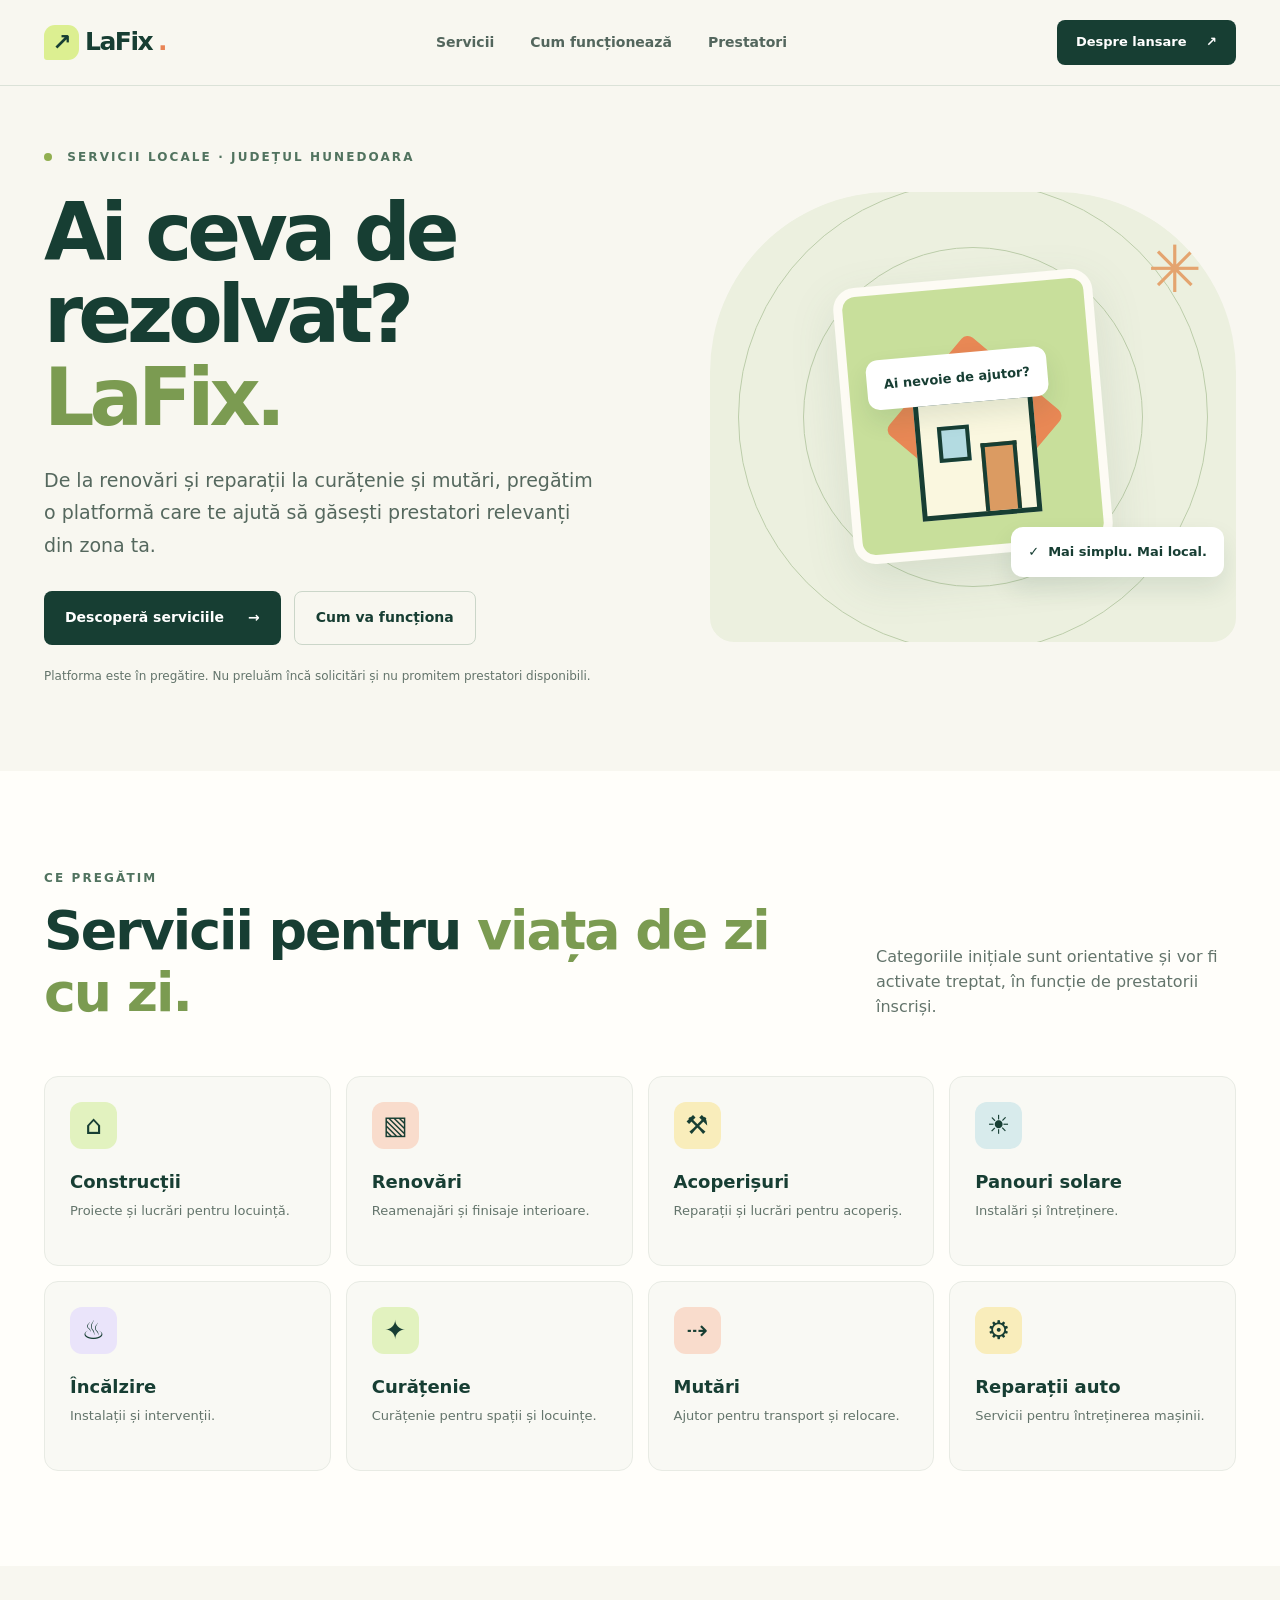
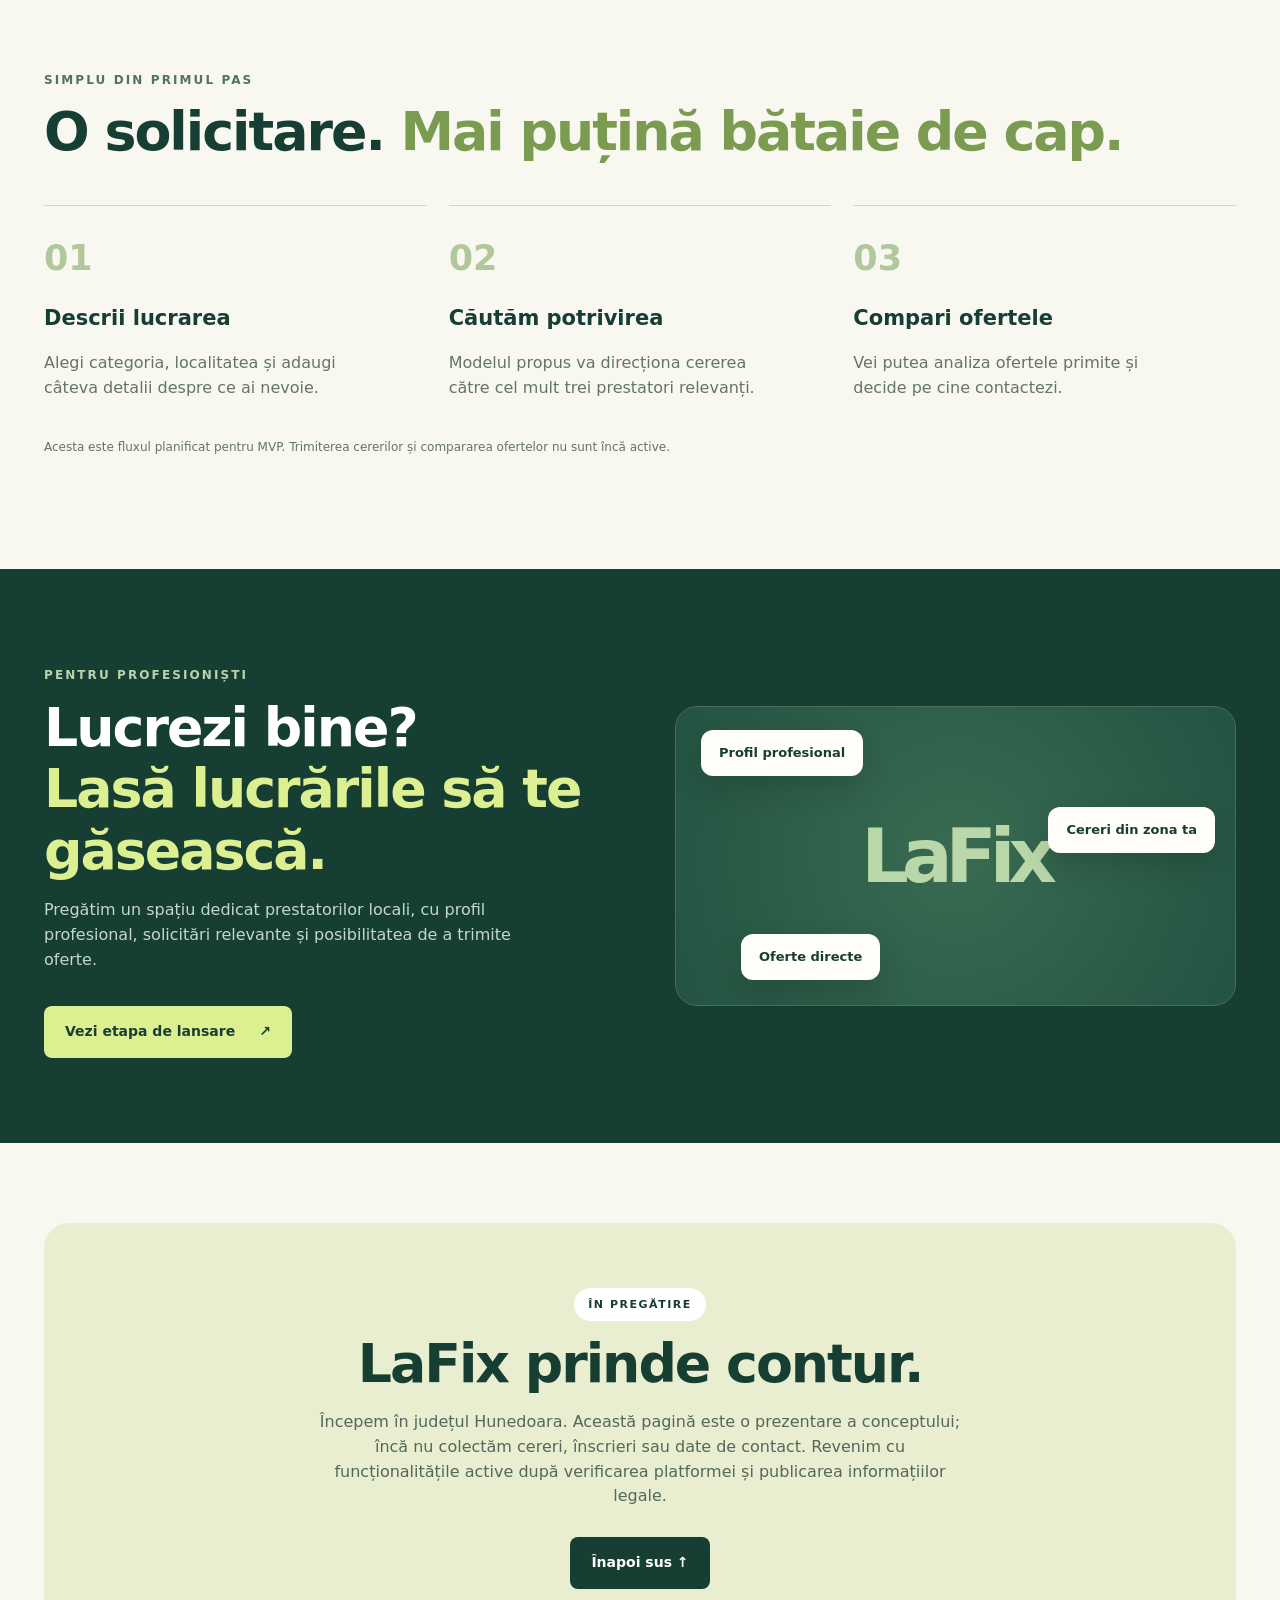
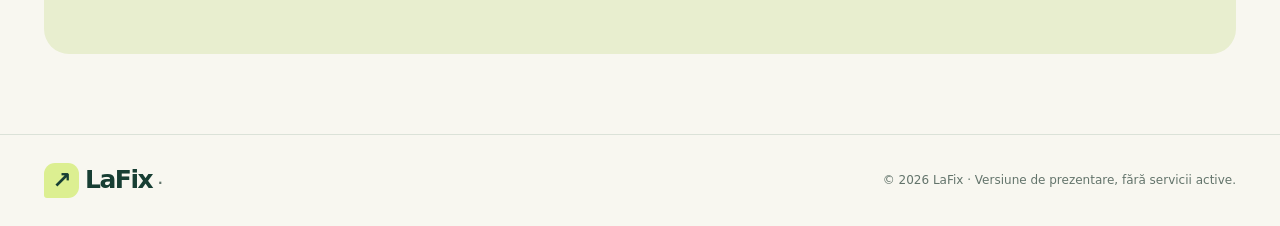
==== index.html @ 5804de42 "Add files via upload" ====
<!doctype html>
<html lang="ro">
<head>
  <meta charset="utf-8" />
  <meta name="viewport" content="width=device-width, initial-scale=1" />
  <meta name="theme-color" content="#173e33" />
  <meta name="description" content="LaFix conectează solicitările de servicii locale cu prestatori. Pregătim lansarea platformei în județul Hunedoara." />
  <meta name="robots" content="noindex,nofollow" />
  <title>LaFix — Servicii locale, mai simplu</title>
  <link rel="icon" href="favicon.svg" type="image/svg+xml" />
  <link rel="stylesheet" href="styles.css" />
</head>
<body>
 <header class="header"><div class="container nav"><a class="logo" href="#acasa" aria-label="LaFix acasă"><span class="mark">↗</span> LaFix<span class="orange">.</span></a><nav aria-label="Navigare principală"><a href="#servicii">Servicii</a><a href="#cum-functioneaza">Cum funcționează</a><a href="#prestatori">Prestatori</a></nav><a href="#lansare" class="top-action">Despre lansare <span aria-hidden="true">↗</span></a></div></header>
 <main id="acasa">
  <section class="hero container"><div class="hero-text"><p class="eyebrow"><span class="dot"></span> SERVICII LOCALE · JUDEȚUL HUNEDOARA</p><h1>Ai ceva de rezolvat?<br><em>LaFix.</em></h1><p class="lead">De la renovări și reparații la curățenie și mutări, pregătim o platformă care te ajută să găsești prestatori relevanți din zona ta.</p><div class="hero-actions"><a href="#servicii" class="btn primary">Descoperă serviciile <span aria-hidden="true">→</span></a><a href="#cum-functioneaza" class="btn secondary">Cum va funcționa</a></div><p class="subtle">Platforma este în pregătire. Nu preluăm încă solicitări și nu promitem prestatori disponibili.</p></div><div class="art" aria-hidden="true"><div class="ring ring-one"></div><div class="ring ring-two"></div><div class="art-card"><div class="house"><div class="roof"></div><div class="home"><div class="window"></div><div class="door"></div></div></div><div class="card-tag">Ai nevoie de ajutor?</div></div><div class="small-card">✓ <span>Mai simplu. Mai local.</span></div><div class="spark">✳</div></div></section>
  <section id="servicii" class="services"><div class="container"><div class="section-top"><div><p class="eyebrow">CE PREGĂTIM</p><h2>Servicii pentru <em>viața de zi cu zi.</em></h2></div><p>Categoriile inițiale sunt orientative și vor fi activate treptat, în funcție de prestatorii înscriși.</p></div><div class="cards"><article class="service"><span class="ico lime">⌂</span><h3>Construcții</h3><p>Proiecte și lucrări pentru locuință.</p></article><article class="service"><span class="ico peach">▧</span><h3>Renovări</h3><p>Reamenajări și finisaje interioare.</p></article><article class="service"><span class="ico yellow">⚒</span><h3>Acoperișuri</h3><p>Reparații și lucrări pentru acoperiș.</p></article><article class="service"><span class="ico blue">☀</span><h3>Panouri solare</h3><p>Instalări și întreținere.</p></article><article class="service"><span class="ico lavender">♨</span><h3>Încălzire</h3><p>Instalații și intervenții.</p></article><article class="service"><span class="ico lime">✦</span><h3>Curățenie</h3><p>Curățenie pentru spații și locuințe.</p></article><article class="service"><span class="ico peach">⇢</span><h3>Mutări</h3><p>Ajutor pentru transport și relocare.</p></article><article class="service"><span class="ico yellow">⚙</span><h3>Reparații auto</h3><p>Servicii pentru întreținerea mașinii.</p></article></div></div></section>
  <section id="cum-functioneaza" class="process container"><p class="eyebrow">SIMPLU DIN PRIMUL PAS</p><h2>O solicitare. <em>Mai puțină bătaie de cap.</em></h2><div class="steps"><article><b>01</b><h3>Descrii lucrarea</h3><p>Alegi categoria, localitatea și adaugi câteva detalii despre ce ai nevoie.</p></article><article><b>02</b><h3>Căutăm potrivirea</h3><p>Modelul propus va direcționa cererea către cel mult trei prestatori relevanți.</p></article><article><b>03</b><h3>Compari ofertele</h3><p>Vei putea analiza ofertele primite și decide pe cine contactezi.</p></article></div><p class="note">Acesta este fluxul planificat pentru MVP. Trimiterea cererilor și compararea ofertelor nu sunt încă active.</p></section>
  <section class="provider" id="prestatori"><div class="container provider-inner"><div><p class="eyebrow light">PENTRU PROFESIONIȘTI</p><h2>Lucrezi bine?<br><em>Lasă lucrările să te găsească.</em></h2><p>Pregătim un spațiu dedicat prestatorilor locali, cu profil profesional, solicitări relevante și posibilitatea de a trimite oferte.</p><a class="btn light-btn" href="#lansare">Vezi etapa de lansare <span aria-hidden="true">↗</span></a></div><div class="provider-graphic" aria-hidden="true"><span>LaFix</span><div class="bubble b1">Profil profesional</div><div class="bubble b2">Cereri din zona ta</div><div class="bubble b3">Oferte directe</div></div></div></section>
  <section id="lansare" class="launch container"><div class="launchbox"><span class="pill">ÎN PREGĂTIRE</span><h2>LaFix prinde contur.</h2><p>Începem în județul Hunedoara. Această pagină este o prezentare a conceptului; încă nu colectăm cereri, înscrieri sau date de contact. Revenim cu funcționalitățile active după verificarea platformei și publicarea informațiilor legale.</p><a href="#acasa" class="btn primary">Înapoi sus ↑</a></div></section>
 </main>
 <footer><div class="container foot"><a class="logo" href="#acasa"><span class="mark">↗</span> LaFix<span class="orange">.</span></a><span>© <span id="year">2026</span> LaFix · Versiune de prezentare, fără servicii active.</span></div></footer>
 <script src="main.js" defer></script>
</body></html>
---- styles.css ----
:root{--ink:#173e33;--paper:#f8f7f0;--muted:#63746b;--line:#dbe2d8;--lime:#dcef91;--orange:#e98455;--white:#fffefa}*{box-sizing:border-box}html{scroll-behavior:smooth}body{margin:0;background:var(--paper);font:16px/1.55 system-ui,-apple-system,"Segoe UI",sans-serif;color:var(--ink)}a{color:inherit;text-decoration:none}a:focus-visible{outline:3px solid var(--orange);outline-offset:4px}.container{width:min(1192px,calc(100% - 48px));margin:auto}.header{border-bottom:1px solid var(--line)}.nav{min-height:85px;display:flex;align-items:center;justify-content:space-between;gap:20px}.logo{font-size:25px;font-weight:850;letter-spacing:-1.5px;display:inline-flex;align-items:center;gap:6px;white-space:nowrap}.mark{width:35px;height:35px;border-radius:11px 11px 11px 3px;background:var(--lime);display:inline-grid;place-items:center;font-size:23px;line-height:1}.orange{color:var(--orange)}nav{display:flex;gap:36px;font-size:14px;color:#53665d;font-weight:600}nav a:hover{text-decoration:underline}.top-action{background:var(--ink);color:white;font-size:13px;font-weight:700;padding:12px 19px;border-radius:8px}.top-action span{margin-left:15px}.hero{display:grid;grid-template-columns:1.08fr .92fr;gap:48px;align-items:center;min-height:610px;padding-top:50px;padding-bottom:74px}.eyebrow{font-size:12px;letter-spacing:2.1px;font-weight:800;color:#51735f}.dot{display:inline-block;width:8px;height:8px;background:#91af50;border-radius:50%;margin-right:9px}.hero h1{font-size:clamp(51px,6.2vw,92px);line-height:1.04;letter-spacing:-5px;margin:25px 0}.hero h1 em,h2 em{font-style:normal;color:#7b9b51}.lead{font-size:19px;line-height:1.7;max-width:550px;color:#55685e}.hero-actions{display:flex;gap:13px;flex-wrap:wrap;margin-top:30px}.btn{border-radius:8px;padding:15px 21px;display:inline-flex;gap:24px;align-items:center;justify-content:center;font-size:14px;font-weight:750}.primary{color:white;background:var(--ink)}.secondary{border:1px solid #cbd6c9}.subtle,.note{font-size:12px;color:var(--muted);margin-top:22px}.art{background:#ecf0df;min-height:450px;border-radius:180px 180px 24px 24px;position:relative;overflow:hidden;display:grid;place-items:center;isolation:isolate}.ring{position:absolute;border:1px solid #bccdaa;border-radius:50%;width:470px;height:470px}.ring-two{width:340px;height:340px}.art-card{width:260px;height:277px;border:9px solid #fdfbf4;border-radius:22px;background:#c8df9b;position:relative;z-index:2;box-shadow:0 18px 48px #53705626;transform:rotate(-5deg);display:grid;place-items:center}.house{width:147px;height:160px;position:relative;margin-top:45px}.roof{position:absolute;width:128px;height:128px;background:#e88855;transform:rotate(45deg);top:0;left:10px;border-radius:8px}.home{position:absolute;top:38px;left:14px;width:120px;height:120px;background:#faf7df;border:5px solid var(--ink)}.window{position:absolute;left:17px;top:22px;width:32px;height:36px;background:#b3dbe1;border:4px solid var(--ink)}.door{position:absolute;right:15px;bottom:0;width:36px;height:68px;background:#db9b62;border:4px solid var(--ink);border-bottom:0}.card-tag,.small-card{position:absolute;background:white;z-index:3;border-radius:12px;padding:15px 17px;box-shadow:0 12px 25px #173e331b;font-size:13px;font-weight:750}.card-tag{left:18px;top:65px}.small-card{right:12px;bottom:65px;display:flex;gap:9px}.small-card:first-letter{color:#659b5f}.spark{position:absolute;font-size:65px;top:28px;right:34px;color:#e4a46f}.services{background:#fffefa;padding:86px 0 95px}.section-top{display:flex;justify-content:space-between;align-items:end;gap:50px;margin-bottom:40px}.section-top h2,.process h2,.provider h2,.launch h2{font-size:clamp(34px,4.2vw,55px);line-height:1.15;letter-spacing:-2px;margin:12px 0}.section-top p:last-child{max-width:360px;color:var(--muted)}.cards{display:grid;grid-template-columns:repeat(4,1fr);gap:15px}.service{background:#f9f9f4;border:1px solid #e8ebe4;border-radius:14px;padding:25px;min-height:190px;transition:transform .2s}.service:hover{transform:translateY(-3px)}.service h3{font-size:18px;margin:19px 0 5px}.service p{color:var(--muted);font-size:13px;margin:0}.ico{display:grid;place-items:center;width:47px;height:47px;border-radius:12px;font-size:26px}.lime{background:#e2f2bf}.peach{background:#f9dccc}.yellow{background:#f9edbb}.blue{background:#d8ebec}.lavender{background:#eae4fa}.process{padding-top:93px;padding-bottom:100px}.steps{display:grid;grid-template-columns:repeat(3,1fr);gap:22px;margin-top:42px}.steps article{border-top:1px solid #cbd8cb;padding-top:25px}.steps b{font-size:35px;color:#b1c79c}.steps h3{font-size:21px;margin:17px 0 8px}.steps p{color:var(--muted);max-width:320px}.provider{background:var(--ink);color:#fff;padding:85px 0}.provider-inner{display:grid;grid-template-columns:1fr 1fr;align-items:center;gap:70px}.provider h2 em{color:var(--lime)}.provider p:not(.eyebrow){max-width:510px;color:#c4d8cd}.eyebrow.light{color:#bbd3ac}.light-btn{background:var(--lime);color:var(--ink);margin-top:18px}.provider-graphic{height:300px;border:1px solid #496c5c;border-radius:22px;position:relative;background:radial-gradient(circle at center,#396b52,#235342);display:grid;place-items:center}.provider-graphic>span{font-size:75px;letter-spacing:-7px;font-weight:900;color:#b9d7a8}.bubble{position:absolute;background:#fffefa;color:var(--ink);padding:13px 18px;border-radius:12px;box-shadow:0 13px 30px #0002;font-size:13px;font-weight:750}.b1{top:23px;left:25px}.b2{right:20px;top:100px}.b3{bottom:25px;left:65px}.launch{padding-top:80px;padding-bottom:80px}.launchbox{background:#e8eecf;padding:65px 35px;text-align:center;border-radius:25px}.launchbox p{color:#53675d;max-width:650px;margin:15px auto 28px}.pill{display:inline-block;background:white;padding:8px 14px;border-radius:90px;font-size:11px;font-weight:800;letter-spacing:1.5px}footer{border-top:1px solid var(--line)}.foot{display:flex;justify-content:space-between;align-items:center;gap:30px;padding:26px 0}.foot span:last-child{font-size:12px;color:var(--muted)}@media(max-width:850px){nav{display:none}.hero{grid-template-columns:1fr;padding-top:54px;gap:25px}.art{max-height:380px;min-height:350px}.cards{grid-template-columns:repeat(2,1fr)}.provider-inner{grid-template-columns:1fr}.section-top{display:block}.hero h1{letter-spacing:-3px}}@media(max-width:520px){.container{width:calc(100% - 32px)}.nav{min-height:68px}.logo{font-size:21px}.top-action{padding:10px;font-size:11px}.hero{padding-bottom:55px}.hero h1{font-size:52px}.lead{font-size:17px}.btn{width:100%}.art{min-height:310px;border-radius:110px 110px 20px 20px}.art-card{transform:scale(.8) rotate(-5deg)}.small-card{bottom:20px;right:5px}.card-tag{left:4px;top:20px}.cards{grid-template-columns:1fr 1fr;gap:9px}.service{padding:16px;min-height:172px}.service h3{font-size:15px}.service p{font-size:12px}.steps{grid-template-columns:1fr;gap:25px}.process{padding-top:64px;padding-bottom:65px}.provider{padding:65px 0}.provider-graphic{height:240px}.provider-graphic>span{font-size:55px}.bubble{font-size:11px}.b1{top:15px;left:5px}.b2{top:90px;right:5px}.b3{bottom:10px;left:14px}.foot{flex-direction:column;align-items:flex-start}.launchbox{padding:50px 20px}.section-top h2,.process h2,.provider h2,.launch h2{letter-spacing:-1px}}
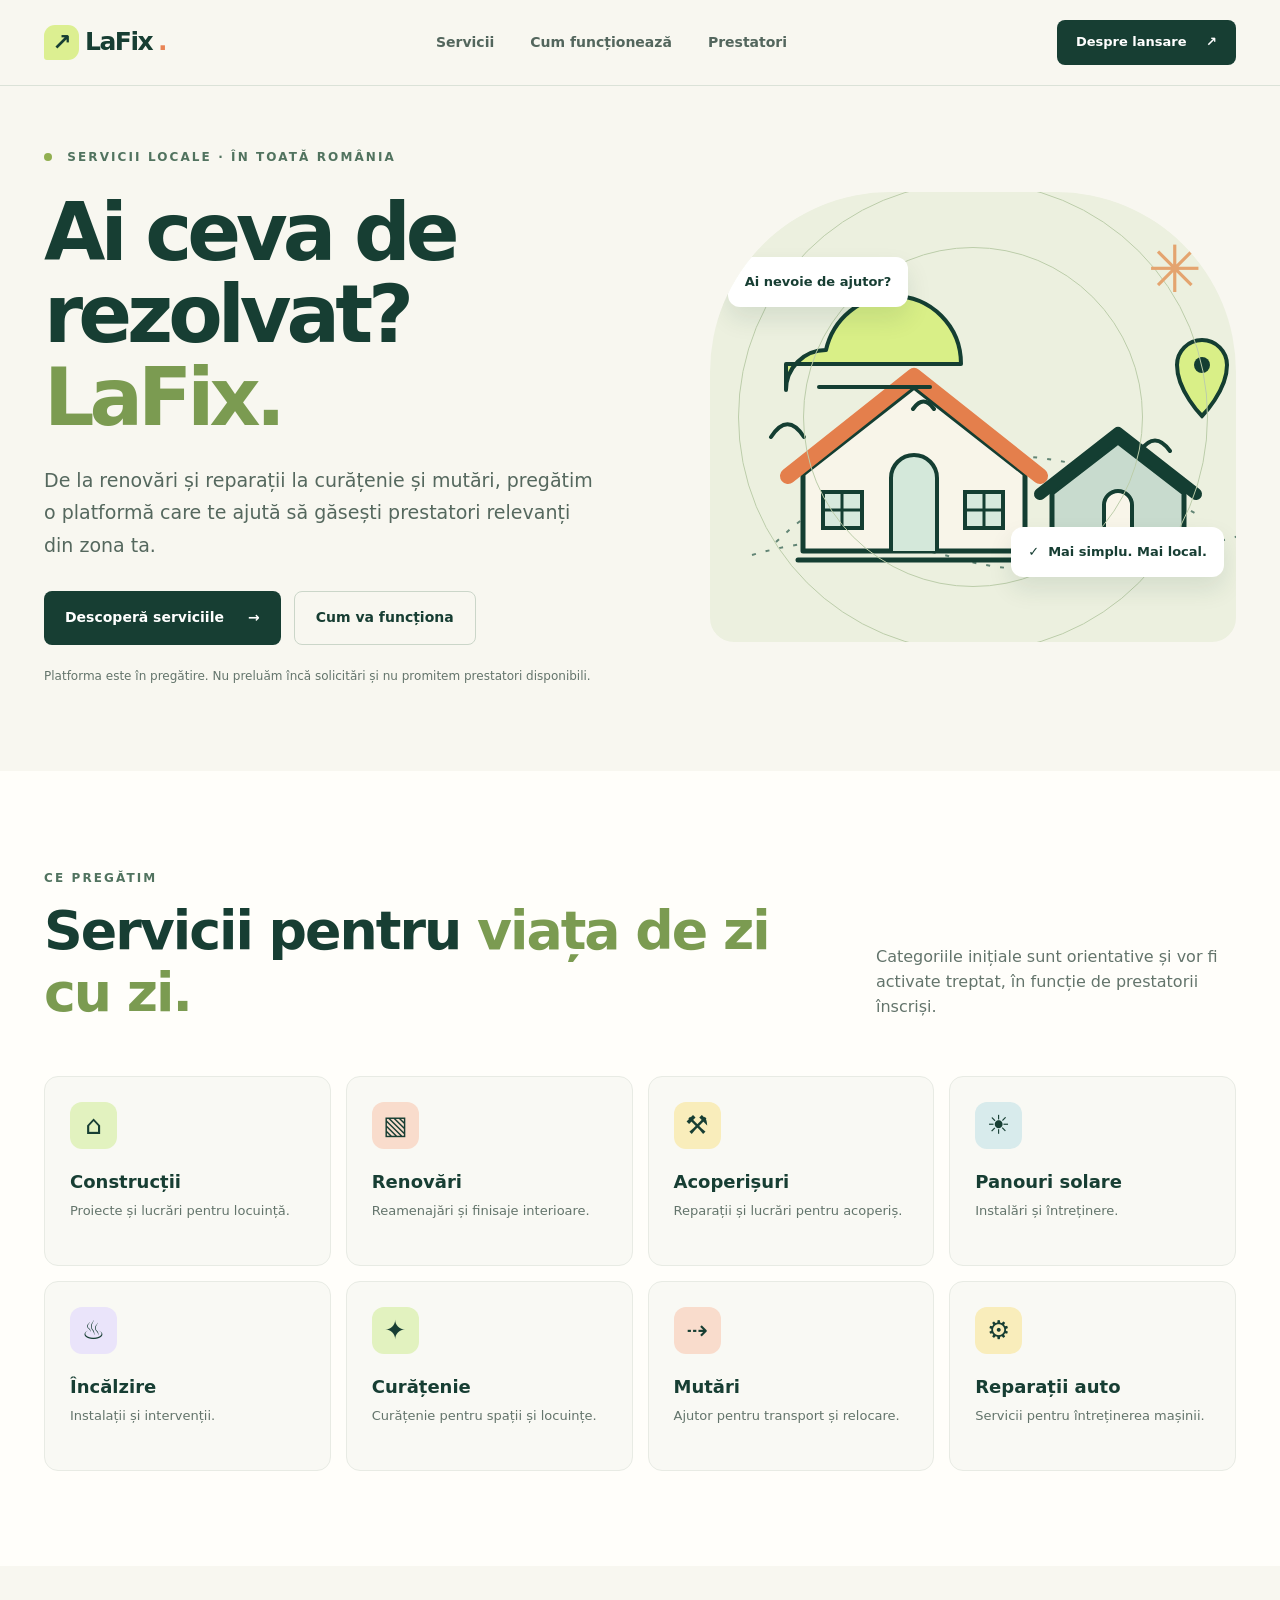
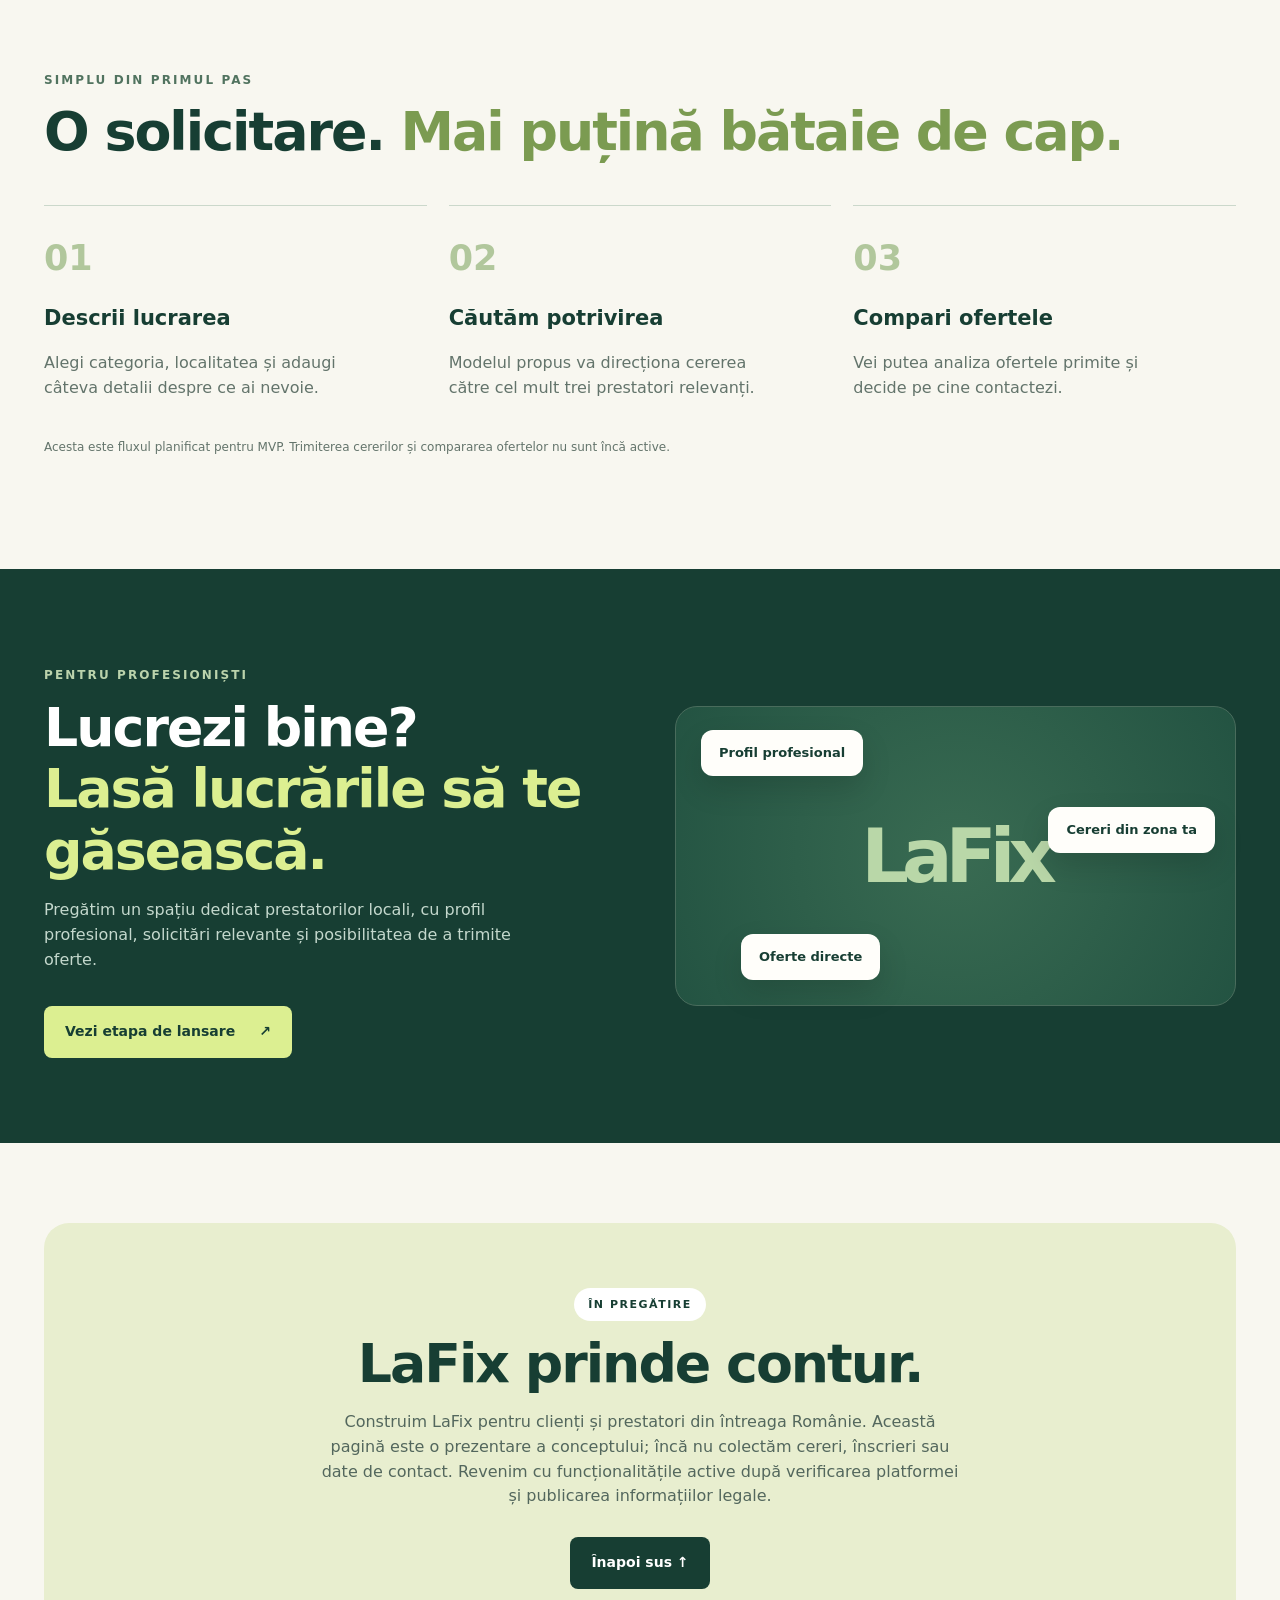
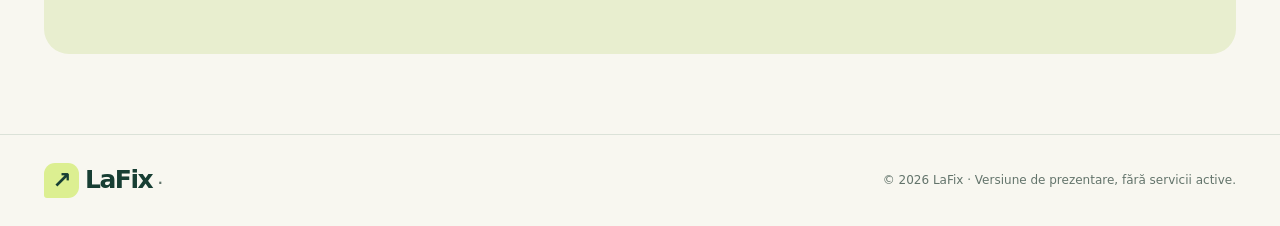
==== commit cf38da7a: "feat(site): nationwide LaFix messaging and restore original hero illustration" ====
--- a/index.html
+++ b/index.html
@@ -4,7 +4,7 @@
   <meta charset="utf-8" />
   <meta name="viewport" content="width=device-width, initial-scale=1" />
   <meta name="theme-color" content="#173e33" />
-  <meta name="description" content="LaFix conectează solicitările de servicii locale cu prestatori. Pregătim lansarea platformei în județul Hunedoara." />
+  <meta name="description" content="LaFix conectează solicitările de servicii locale cu prestatori. Pregătim lansarea platformei de servicii pentru comunități din întreaga Românie." />
   <meta name="robots" content="noindex,nofollow" />
   <title>LaFix — Servicii locale, mai simplu</title>
   <link rel="icon" href="favicon.svg" type="image/svg+xml" />
@@ -13,11 +13,11 @@
 <body>
  <header class="header"><div class="container nav"><a class="logo" href="#acasa" aria-label="LaFix acasă"><span class="mark">↗</span> LaFix<span class="orange">.</span></a><nav aria-label="Navigare principală"><a href="#servicii">Servicii</a><a href="#cum-functioneaza">Cum funcționează</a><a href="#prestatori">Prestatori</a></nav><a href="#lansare" class="top-action">Despre lansare <span aria-hidden="true">↗</span></a></div></header>
  <main id="acasa">
-  <section class="hero container"><div class="hero-text"><p class="eyebrow"><span class="dot"></span> SERVICII LOCALE · JUDEȚUL HUNEDOARA</p><h1>Ai ceva de rezolvat?<br><em>LaFix.</em></h1><p class="lead">De la renovări și reparații la curățenie și mutări, pregătim o platformă care te ajută să găsești prestatori relevanți din zona ta.</p><div class="hero-actions"><a href="#servicii" class="btn primary">Descoperă serviciile <span aria-hidden="true">→</span></a><a href="#cum-functioneaza" class="btn secondary">Cum va funcționa</a></div><p class="subtle">Platforma este în pregătire. Nu preluăm încă solicitări și nu promitem prestatori disponibili.</p></div><div class="art" aria-hidden="true"><div class="ring ring-one"></div><div class="ring ring-two"></div><div class="art-card"><div class="house"><div class="roof"></div><div class="home"><div class="window"></div><div class="door"></div></div></div><div class="card-tag">Ai nevoie de ajutor?</div></div><div class="small-card">✓ <span>Mai simplu. Mai local.</span></div><div class="spark">✳</div></div></section>
+  <section class="hero container"><div class="hero-text"><p class="eyebrow"><span class="dot"></span> SERVICII LOCALE · ÎN TOATĂ ROMÂNIA</p><h1>Ai ceva de rezolvat?<br><em>LaFix.</em></h1><p class="lead">De la renovări și reparații la curățenie și mutări, pregătim o platformă care te ajută să găsești prestatori relevanți din zona ta.</p><div class="hero-actions"><a href="#servicii" class="btn primary">Descoperă serviciile <span aria-hidden="true">→</span></a><a href="#cum-functioneaza" class="btn secondary">Cum va funcționa</a></div><p class="subtle">Platforma este în pregătire. Nu preluăm încă solicitări și nu promitem prestatori disponibili.</p></div><div class="art" aria-hidden="true"><div class="ring ring-one"></div><div class="ring ring-two"></div><img class="hero-illustration" src="illustrations/locuinte-lafix.svg" width="590" height="410" alt="" decoding="async" fetchpriority="high" /><div class="card-tag">Ai nevoie de ajutor?</div><div class="small-card">✓ <span>Mai simplu. Mai local.</span></div><div class="spark">✳</div></div></section>
   <section id="servicii" class="services"><div class="container"><div class="section-top"><div><p class="eyebrow">CE PREGĂTIM</p><h2>Servicii pentru <em>viața de zi cu zi.</em></h2></div><p>Categoriile inițiale sunt orientative și vor fi activate treptat, în funcție de prestatorii înscriși.</p></div><div class="cards"><article class="service"><span class="ico lime">⌂</span><h3>Construcții</h3><p>Proiecte și lucrări pentru locuință.</p></article><article class="service"><span class="ico peach">▧</span><h3>Renovări</h3><p>Reamenajări și finisaje interioare.</p></article><article class="service"><span class="ico yellow">⚒</span><h3>Acoperișuri</h3><p>Reparații și lucrări pentru acoperiș.</p></article><article class="service"><span class="ico blue">☀</span><h3>Panouri solare</h3><p>Instalări și întreținere.</p></article><article class="service"><span class="ico lavender">♨</span><h3>Încălzire</h3><p>Instalații și intervenții.</p></article><article class="service"><span class="ico lime">✦</span><h3>Curățenie</h3><p>Curățenie pentru spații și locuințe.</p></article><article class="service"><span class="ico peach">⇢</span><h3>Mutări</h3><p>Ajutor pentru transport și relocare.</p></article><article class="service"><span class="ico yellow">⚙</span><h3>Reparații auto</h3><p>Servicii pentru întreținerea mașinii.</p></article></div></div></section>
   <section id="cum-functioneaza" class="process container"><p class="eyebrow">SIMPLU DIN PRIMUL PAS</p><h2>O solicitare. <em>Mai puțină bătaie de cap.</em></h2><div class="steps"><article><b>01</b><h3>Descrii lucrarea</h3><p>Alegi categoria, localitatea și adaugi câteva detalii despre ce ai nevoie.</p></article><article><b>02</b><h3>Căutăm potrivirea</h3><p>Modelul propus va direcționa cererea către cel mult trei prestatori relevanți.</p></article><article><b>03</b><h3>Compari ofertele</h3><p>Vei putea analiza ofertele primite și decide pe cine contactezi.</p></article></div><p class="note">Acesta este fluxul planificat pentru MVP. Trimiterea cererilor și compararea ofertelor nu sunt încă active.</p></section>
   <section class="provider" id="prestatori"><div class="container provider-inner"><div><p class="eyebrow light">PENTRU PROFESIONIȘTI</p><h2>Lucrezi bine?<br><em>Lasă lucrările să te găsească.</em></h2><p>Pregătim un spațiu dedicat prestatorilor locali, cu profil profesional, solicitări relevante și posibilitatea de a trimite oferte.</p><a class="btn light-btn" href="#lansare">Vezi etapa de lansare <span aria-hidden="true">↗</span></a></div><div class="provider-graphic" aria-hidden="true"><span>LaFix</span><div class="bubble b1">Profil profesional</div><div class="bubble b2">Cereri din zona ta</div><div class="bubble b3">Oferte directe</div></div></div></section>
-  <section id="lansare" class="launch container"><div class="launchbox"><span class="pill">ÎN PREGĂTIRE</span><h2>LaFix prinde contur.</h2><p>Începem în județul Hunedoara. Această pagină este o prezentare a conceptului; încă nu colectăm cereri, înscrieri sau date de contact. Revenim cu funcționalitățile active după verificarea platformei și publicarea informațiilor legale.</p><a href="#acasa" class="btn primary">Înapoi sus ↑</a></div></section>
+  <section id="lansare" class="launch container"><div class="launchbox"><span class="pill">ÎN PREGĂTIRE</span><h2>LaFix prinde contur.</h2><p>Construim LaFix pentru clienți și prestatori din întreaga Românie. Această pagină este o prezentare a conceptului; încă nu colectăm cereri, înscrieri sau date de contact. Revenim cu funcționalitățile active după verificarea platformei și publicarea informațiilor legale.</p><a href="#acasa" class="btn primary">Înapoi sus ↑</a></div></section>
  </main>
  <footer><div class="container foot"><a class="logo" href="#acasa"><span class="mark">↗</span> LaFix<span class="orange">.</span></a><span>© <span id="year">2026</span> LaFix · Versiune de prezentare, fără servicii active.</span></div></footer>
  <script src="main.js" defer></script>
